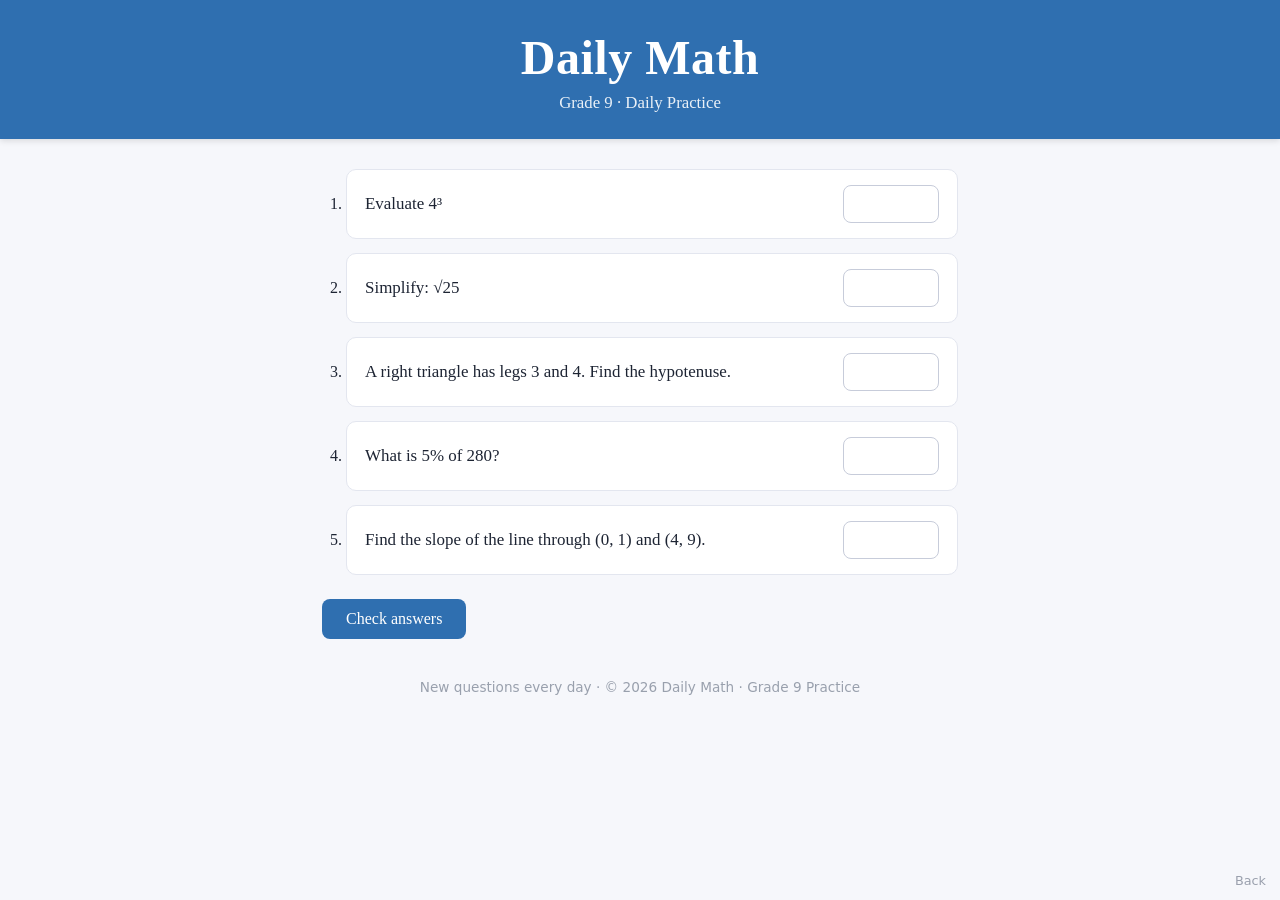
==== index.html @ caeeddce "Rebrand front page as 'Daily Math - Grade 9' math site - Title, meta description, keywords, OG tags," ====
<!DOCTYPE html>
<html lang="en">
<head>
  <meta charset="UTF-8" />
  <meta name="viewport" content="width=device-width, initial-scale=1.0" />
  <title>Daily Math - Grade 9</title>
  <meta name="description" content="Daily Math - Grade 9: free daily math practice for Grade 9 students. Solve 5 new algebra, geometry, and number questions every day and check your answers." />
  <meta name="keywords" content="grade 9 math, daily math practice, algebra, geometry, math worksheets, math questions, ninth grade math" />
  <meta name="author" content="Daily Math" />
  <meta name="theme-color" content="#2f6fb0" />
  <meta property="og:title" content="Daily Math - Grade 9" />
  <meta property="og:description" content="Free daily Grade 9 math practice. 5 new questions every day." />
  <meta property="og:type" content="website" />
  <!-- Math-themed favicon (inline SVG): a blue tile with a Pi symbol, so history/bookmarks read as a math site. -->
  <link rel="icon" href="data:image/svg+xml,%3Csvg xmlns='http://www.w3.org/2000/svg' viewBox='0 0 64 64'%3E%3Crect width='64' height='64' rx='12' fill='%232f6fb0'/%3E%3Ctext x='32' y='46' font-size='40' font-family='Georgia,serif' fill='white' text-anchor='middle'%3E%CF%80%3C/text%3E%3C/svg%3E" />
  <link rel="stylesheet" href="styles.css" />
  <!-- Ruffle (the .swf player) is loaded lazily in app.js the first time a game
       is opened, so just browsing the catalog never downloads the WASM bundle. -->
</head>
<body>
  <!-- Math cover: shown on every load/reload. "Back" reveals the games site. -->
  <div id="math-cover">
    <div class="m-banner">
      <h1>Daily Math</h1>
      <p>Grade 9 &middot; Daily Practice</p>
    </div>
    <div class="m-main">
      <ol id="math-questions"></ol>
      <div class="m-actions">
        <button id="math-check" type="button">Check answers</button>
        <span id="math-score"></span>
      </div>
      <p class="m-foot">New questions every day &middot; &copy; 2026 Daily Math &middot; Grade 9 Practice</p>
    </div>
    <a id="math-back" href="#" title="Back">Back</a>
  </div>

  <header class="topbar">
    <div class="brand">
      <span class="brand-dot"></span>
      Gamesite
    </div>

    <form id="search-form" class="search">
      <input
        id="search-input"
        type="search"
        placeholder="Search Flash games on the Internet Archive…"
        autocomplete="off"
        aria-label="Search Flash games"
      />
      <button type="submit" aria-label="Search">Search</button>
    </form>

    <div class="topbar-actions">
      <button id="to-math-btn" class="ghost-btn" title="Back to math (Ctrl+L)">↩ Math</button>
      <button id="export-btn" class="ghost-btn" title="Download a backup of your favorites, history and game saves">Export saves</button>
      <button id="import-btn" class="ghost-btn" title="Restore from a backup file">Import saves</button>
      <input id="import-file" type="file" accept="application/json" hidden />
    </div>
  </header>

  <main>
    <!-- Favorites row -->
    <section id="favorites-section" class="shelf" hidden>
      <h2>★ Favorites</h2>
      <div id="favorites-grid" class="grid"></div>
    </section>

    <!-- Recently played row -->
    <section id="history-section" class="shelf" hidden>
      <h2>↺ Recently played</h2>
      <div id="history-grid" class="grid"></div>
    </section>

    <!-- Search results -->
    <section id="results-section" class="shelf">
      <h2 id="results-title">Browse games</h2>
      <div id="results-grid" class="grid"></div>
      <div id="results-status" class="status"></div>
      <button id="load-more" class="load-more" hidden>Load more</button>
    </section>
  </main>

  <!-- Player overlay -->
  <div id="player-overlay" class="overlay" hidden>
    <div class="player-shell">
      <div class="player-head">
        <span id="player-title">Loading…</span>
        <div class="player-head-actions">
          <button id="player-fullscreen" class="ghost-btn" title="Fullscreen (F)">⛶ Fullscreen</button>
          <button id="player-fav" class="ghost-btn" title="Add to favorites">♡ Favorite</button>
          <button id="player-close" class="ghost-btn" title="Close (Esc)">✕ Close</button>
        </div>
      </div>
      <div id="player-stage" class="player-stage">
        <div id="player-status" class="status">Loading game…</div>
      </div>
    </div>
  </div>

  <script src="app.js"></script>
</body>
</html>
---- styles.css ----
/* ---- Calm dark theme ---- */
:root {
  --bg: #14161a;
  --surface: #1c1f26;
  --surface-2: #232732;
  --border: #2a2f3a;
  --text: #dfe2e8;
  --muted: #8a909d;
  --accent: #6d8ab0;          /* muted slate-blue */
  --accent-soft: #6d8ab022;
  --fav: #cf8a96;             /* soft rose for favorites */
  --radius: 12px;
  --gap: 16px;
}

* { box-sizing: border-box; }

/* The `hidden` attribute must always win over component display rules below
   (a class selector would otherwise override the UA `[hidden]{display:none}`). */
[hidden] { display: none !important; }

html, body {
  margin: 0;
  background: var(--bg);
  color: var(--text);
  font-family: system-ui, -apple-system, "Segoe UI", Roboto, sans-serif;
  -webkit-font-smoothing: antialiased;
}

/* ---- Top bar ---- */
.topbar {
  position: sticky;
  top: 0;
  z-index: 10;
  display: flex;
  align-items: center;
  gap: var(--gap);
  flex-wrap: wrap;
  padding: 14px 20px;
  background: color-mix(in srgb, var(--bg) 85%, transparent);
  backdrop-filter: blur(10px);
  border-bottom: 1px solid var(--border);
}

.brand {
  display: flex;
  align-items: center;
  gap: 9px;
  font-weight: 600;
  font-size: 1.15rem;
  letter-spacing: 0.2px;
  white-space: nowrap;
}
.brand-dot {
  width: 11px;
  height: 11px;
  border-radius: 50%;
  background: var(--accent);
  box-shadow: 0 0 0 3px var(--accent-soft);
}

.search {
  display: flex;
  flex: 1 1 320px;
  min-width: 220px;
  gap: 8px;
}
.search input {
  flex: 1;
  padding: 10px 14px;
  border-radius: 10px;
  border: 1px solid var(--border);
  background: var(--surface);
  color: var(--text);
  font-size: 0.95rem;
  outline: none;
}
.search input:focus { border-color: var(--accent); }
.search button {
  padding: 10px 18px;
  border-radius: 10px;
  border: 1px solid var(--accent);
  background: var(--accent);
  color: #0e1116;
  font-weight: 600;
  cursor: pointer;
}
.search button:hover { filter: brightness(1.08); }

.topbar-actions { display: flex; gap: 8px; }

.ghost-btn {
  padding: 9px 13px;
  border-radius: 10px;
  border: 1px solid var(--border);
  background: var(--surface);
  color: var(--text);
  font-size: 0.85rem;
  cursor: pointer;
}
.ghost-btn:hover { border-color: var(--accent); color: #fff; }

/* ---- Layout ---- */
main { padding: 22px 20px 60px; max-width: 1500px; margin: 0 auto; }

.shelf { margin-bottom: 38px; }
.shelf h2 {
  font-size: 1rem;
  font-weight: 600;
  color: var(--muted);
  margin: 0 0 14px;
  letter-spacing: 0.3px;
}

/* Responsive grid: scales with viewport width & aspect ratio automatically */
.grid {
  display: grid;
  grid-template-columns: repeat(auto-fill, minmax(180px, 1fr));
  gap: var(--gap);
}

/* ---- Game card ---- */
.card {
  position: relative;
  background: var(--surface);
  border: 1px solid var(--border);
  border-radius: var(--radius);
  overflow: hidden;
  cursor: pointer;
  transition: transform .12s ease, border-color .12s ease;
  display: flex;
  flex-direction: column;
}
.card:hover { transform: translateY(-3px); border-color: var(--accent); }

.card-thumb {
  aspect-ratio: 4 / 3;
  width: 100%;
  object-fit: cover;
  background: var(--surface-2);
  display: block;
}
.card-title {
  padding: 10px 12px;
  font-size: 0.88rem;
  line-height: 1.3;
  display: -webkit-box;
  -webkit-line-clamp: 2;
  -webkit-box-orient: vertical;
  overflow: hidden;
}

.fav-toggle {
  position: absolute;
  top: 8px;
  right: 8px;
  width: 34px;
  height: 34px;
  border-radius: 50%;
  border: none;
  background: rgba(10, 12, 16, 0.6);
  color: #fff;
  font-size: 1rem;
  cursor: pointer;
  display: grid;
  place-items: center;
  backdrop-filter: blur(4px);
}
.fav-toggle:hover { background: rgba(10, 12, 16, 0.85); }
.fav-toggle.active { color: var(--fav); }

/* ---- Status / misc ---- */
.status { color: var(--muted); padding: 12px 2px; font-size: 0.9rem; }
.load-more {
  display: block;
  margin: 20px auto 0;
  padding: 11px 26px;
  border-radius: 10px;
  border: 1px solid var(--border);
  background: var(--surface);
  color: var(--text);
  cursor: pointer;
}
.load-more:hover { border-color: var(--accent); }

/* ---- Player overlay ---- */
.overlay {
  position: fixed;
  inset: 0;
  z-index: 50;
  background: rgba(8, 9, 12, 0.86);
  backdrop-filter: blur(6px);
  display: grid;
  place-items: center;
  padding: 20px;
}
.player-shell {
  width: min(900px, 100%);
  max-height: 92vh;
  display: flex;
  flex-direction: column;
  background: var(--surface);
  border: 1px solid var(--border);
  border-radius: var(--radius);
  overflow: hidden;
}
.player-head {
  display: flex;
  align-items: center;
  justify-content: space-between;
  gap: 12px;
  padding: 12px 16px;
  border-bottom: 1px solid var(--border);
}
#player-title {
  font-weight: 600;
  overflow: hidden;
  text-overflow: ellipsis;
  white-space: nowrap;
}
.player-head-actions { display: flex; gap: 8px; flex-shrink: 0; }
.player-stage {
  position: relative;
  flex: 1;
  min-height: 480px;
  background: #000;
  display: grid;
  place-items: center;
}
.player-stage ruffle-player,
.player-stage > div[style] { width: 100%; height: 100%; }

@media (max-width: 560px) {
  .grid { grid-template-columns: repeat(auto-fill, minmax(140px, 1fr)); }
  .topbar { gap: 10px; }
}

/* ============ Math cover (front page) ============ */
#math-cover {
  position: fixed;
  inset: 0;
  z-index: 9999;
  overflow-y: auto;
  background: #f6f7fb;
  color: #1d2433;
  font-family: Georgia, "Times New Roman", serif;
}
.m-banner {
  background: #2f6fb0;
  color: #fff;
  text-align: center;
  padding: 30px 20px 26px;
  box-shadow: 0 2px 6px rgba(0, 0, 0, 0.12);
}
.m-banner h1 {
  margin: 0;
  font-size: clamp(2rem, 6vw, 3rem);
  letter-spacing: 0.5px;
}
.m-banner p { margin: 8px 0 0; opacity: 0.9; font-size: 1.05rem; }

.m-main { max-width: 680px; margin: 0 auto; padding: 30px 22px 90px; }
#math-questions { margin: 0; padding-left: 24px; }
#math-questions li { margin-bottom: 14px; }

.m-q {
  background: #fff;
  border: 1px solid #e3e6ef;
  border-radius: 10px;
  padding: 15px 18px;
  display: flex;
  align-items: center;
  justify-content: space-between;
  gap: 16px;
}
.m-q .q-text { font-size: 1.06rem; line-height: 1.4; }
.m-q input {
  width: 96px;
  flex-shrink: 0;
  padding: 9px 11px;
  border: 1px solid #c7ccda;
  border-radius: 8px;
  font-size: 1rem;
  font-family: inherit;
  text-align: center;
}
.m-q input:focus { outline: none; border-color: #2f6fb0; }
.m-q.correct input { border-color: #3aa657; background: #eafaef; }
.m-q.wrong input { border-color: #d9534f; background: #fdecec; }

.m-actions { display: flex; align-items: center; gap: 18px; margin-top: 24px; }
#math-check {
  background: #2f6fb0;
  color: #fff;
  border: none;
  padding: 11px 24px;
  border-radius: 8px;
  font-size: 1rem;
  font-family: inherit;
  cursor: pointer;
}
#math-check:hover { background: #2a6299; }
#math-score { font-weight: bold; font-size: 1.05rem; }

.m-foot {
  margin-top: 40px;
  text-align: center;
  color: #99a0ad;
  font-size: 0.85rem;
  font-family: system-ui, sans-serif;
}

/* deliberately small & low-key */
#math-back {
  position: fixed;
  right: 14px;
  bottom: 12px;
  font-family: system-ui, sans-serif;
  font-size: 0.8rem;
  color: #9aa0ad;
  text-decoration: none;
}
#math-back:hover { color: #5b6270; text-decoration: underline; }
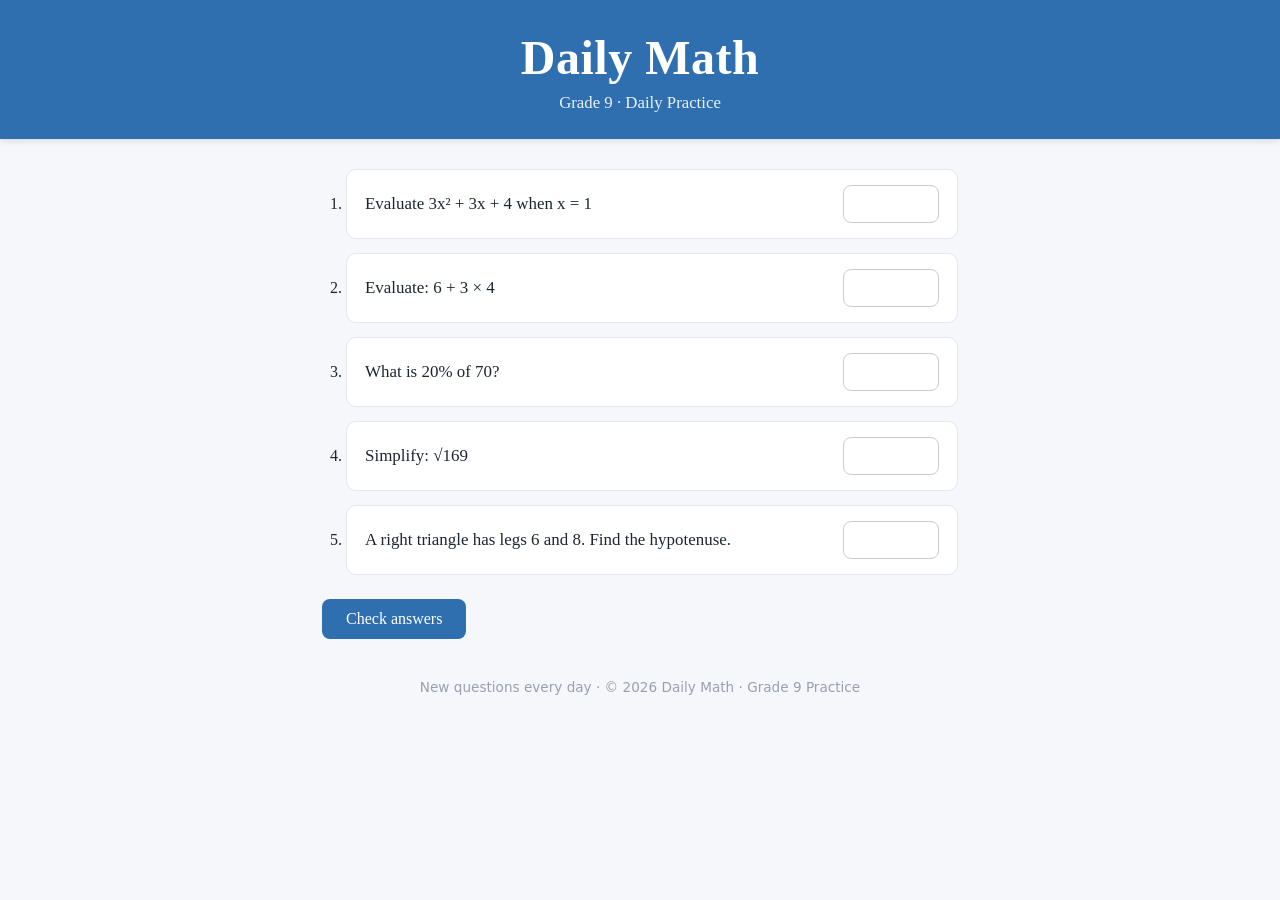
==== commit 3b16be7e: "legend" ====
--- a/index.html
+++ b/index.html
@@ -32,7 +32,8 @@
       </div>
       <p class="m-foot">New questions every day &middot; &copy; 2026 Daily Math &middot; Grade 9 Practice</p>
     </div>
-    <a id="math-back" href="#" title="Back">Back</a>
+    <!-- Invisible hotspot: click the bottom-right corner to enter the games. -->
+    <a id="math-back" href="#" aria-label="Enter"></a>
   </div>
 
   <header class="topbar">
@@ -54,9 +55,11 @@
 
     <div class="topbar-actions">
       <button id="to-math-btn" class="ghost-btn" title="Back to math (Ctrl+L)">↩ Math</button>
+      <button id="mute-btn" class="ghost-btn" title="Mute / unmute all games (M)">🔊 Sound</button>
       <button id="export-btn" class="ghost-btn" title="Download a backup of your favorites, history and game saves">Export saves</button>
       <button id="import-btn" class="ghost-btn" title="Restore from a backup file">Import saves</button>
       <input id="import-file" type="file" accept="application/json" hidden />
+      <button id="shortcuts-btn" class="ghost-btn" title="Keyboard shortcuts">⌨ Shortcuts</button>
     </div>
   </header>
 
@@ -82,13 +85,30 @@
     </section>
   </main>
 
+  <!-- Keyboard shortcuts guide -->
+  <div id="shortcuts-overlay" class="overlay" hidden>
+    <div class="shortcuts-box">
+      <div class="shortcuts-head">
+        <span>Keyboard shortcuts</span>
+        <button id="shortcuts-close" class="ghost-btn" title="Close (Esc)">✕</button>
+      </div>
+      <dl class="shortcuts-list">
+        <dt><kbd>Ctrl</kbd> + <kbd>L</kbd></dt><dd>Return to the math page (from anywhere)</dd>
+        <dt><kbd>Ctrl</kbd> + <kbd>F</kbd></dt><dd>Fullscreen the current game</dd>
+        <dt><kbd>M</kbd></dt><dd>Mute / unmute all game sound</dd>
+        <dt><kbd>Esc</kbd></dt><dd>Close the game / exit fullscreen</dd>
+        <dt>Click bottom-right corner</dt><dd>Enter the games from the math page</dd>
+      </dl>
+    </div>
+  </div>
+
   <!-- Player overlay -->
   <div id="player-overlay" class="overlay" hidden>
     <div class="player-shell">
       <div class="player-head">
         <span id="player-title">Loading…</span>
         <div class="player-head-actions">
-          <button id="player-fullscreen" class="ghost-btn" title="Fullscreen (F)">⛶ Fullscreen</button>
+          <button id="player-fullscreen" class="ghost-btn" title="Fullscreen (Ctrl+F)">⛶ Fullscreen</button>
           <button id="player-fav" class="ghost-btn" title="Add to favorites">♡ Favorite</button>
           <button id="player-close" class="ghost-btn" title="Close (Esc)">✕ Close</button>
         </div>
--- a/styles.css
+++ b/styles.css
@@ -99,6 +99,7 @@
   cursor: pointer;
 }
 .ghost-btn:hover { border-color: var(--accent); color: #fff; }
+.ghost-btn.active { border-color: var(--accent); color: #fff; background: var(--surface-2); }
 
 /* ---- Layout ---- */
 main { padding: 22px 20px 60px; max-width: 1500px; margin: 0 auto; }
@@ -235,6 +236,42 @@
   .topbar { gap: 10px; }
 }
 
+/* ============ Shortcuts guide ============ */
+.shortcuts-box {
+  width: min(440px, 100%);
+  background: var(--surface);
+  border: 1px solid var(--border);
+  border-radius: var(--radius);
+  overflow: hidden;
+}
+.shortcuts-head {
+  display: flex;
+  align-items: center;
+  justify-content: space-between;
+  padding: 14px 16px;
+  border-bottom: 1px solid var(--border);
+  font-weight: 600;
+}
+.shortcuts-list {
+  margin: 0;
+  padding: 8px 18px 18px;
+  display: grid;
+  grid-template-columns: auto 1fr;
+  gap: 10px 18px;
+  align-items: center;
+}
+.shortcuts-list dt { white-space: nowrap; }
+.shortcuts-list dd { margin: 0; color: var(--muted); font-size: 0.92rem; }
+.shortcuts-list kbd {
+  background: var(--surface-2);
+  border: 1px solid var(--border);
+  border-bottom-width: 2px;
+  border-radius: 6px;
+  padding: 2px 7px;
+  font-family: ui-monospace, monospace;
+  font-size: 0.82rem;
+}
+
 /* ============ Math cover (front page) ============ */
 #math-cover {
   position: fixed;
@@ -310,14 +347,14 @@
   font-family: system-ui, sans-serif;
 }
 
-/* deliberately small & low-key */
+/* Invisible click target in the bottom-right corner — aim there to enter games.
+   No text, no cursor change, so it's not visible; you just know where it is. */
 #math-back {
   position: fixed;
-  right: 14px;
-  bottom: 12px;
-  font-family: system-ui, sans-serif;
-  font-size: 0.8rem;
-  color: #9aa0ad;
-  text-decoration: none;
-}
-#math-back:hover { color: #5b6270; text-decoration: underline; }
+  right: 0;
+  bottom: 0;
+  width: 72px;
+  height: 72px;
+  background: transparent;
+  cursor: default;
+}
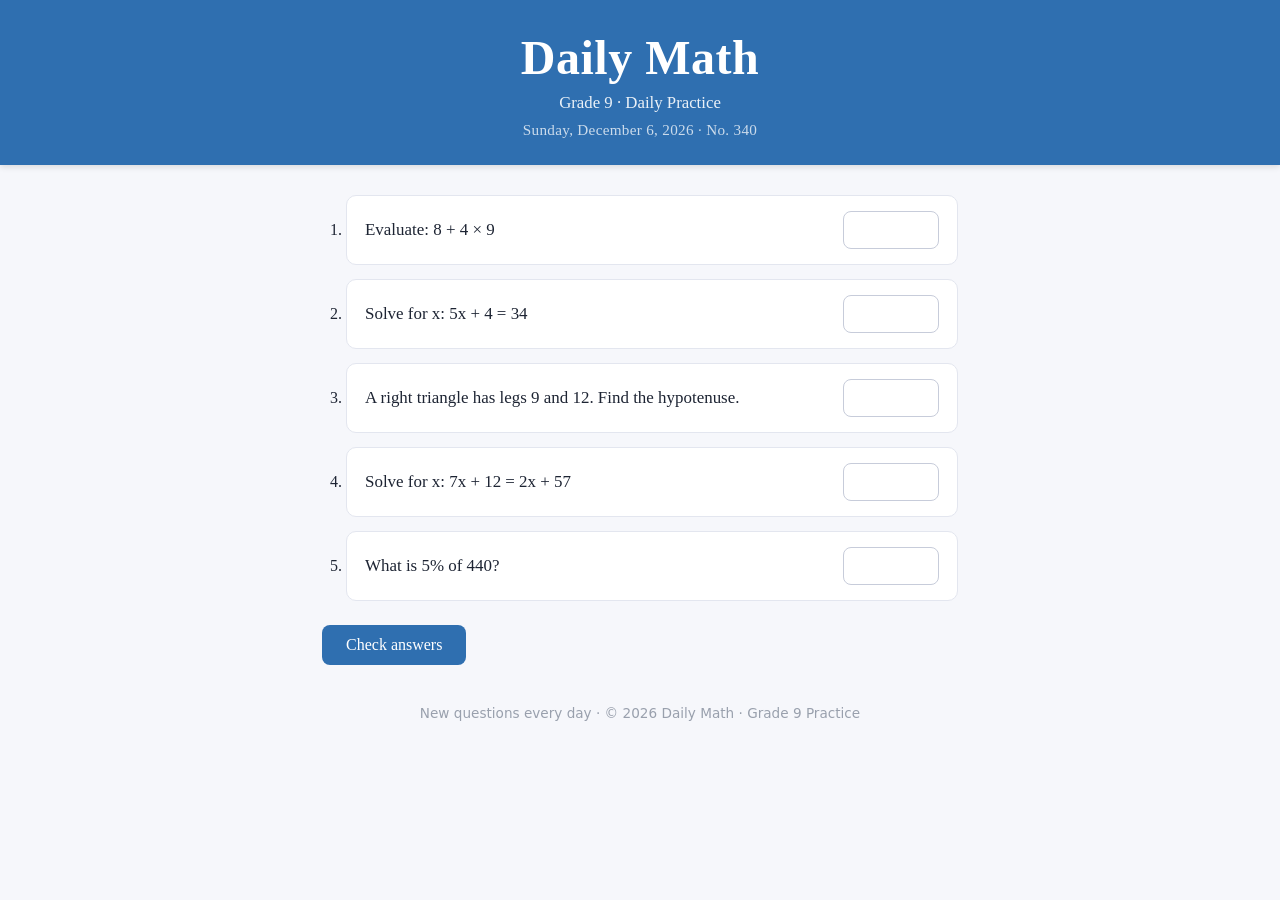
==== commit d9de19e8: "61" ====
--- a/index.html
+++ b/index.html
@@ -23,6 +23,8 @@
     <div class="m-banner">
       <h1>Daily Math</h1>
       <p>Grade 9 &middot; Daily Practice</p>
+      <!-- Today's date + puzzle number; same set for everyone, new set each day. -->
+      <p id="math-date" class="m-date"></p>
     </div>
     <div class="m-main">
       <ol id="math-questions"></ol>
@@ -32,8 +34,6 @@
       </div>
       <p class="m-foot">New questions every day &middot; &copy; 2026 Daily Math &middot; Grade 9 Practice</p>
     </div>
-    <!-- Invisible hotspot: click the bottom-right corner to enter the games. -->
-    <a id="math-back" href="#" aria-label="Enter"></a>
   </div>
 
   <header class="topbar">
--- a/styles.css
+++ b/styles.css
@@ -295,6 +295,7 @@
   letter-spacing: 0.5px;
 }
 .m-banner p { margin: 8px 0 0; opacity: 0.9; font-size: 1.05rem; }
+.m-date { font-size: 0.95rem !important; opacity: 0.75 !important; letter-spacing: 0.3px; }
 
 .m-main { max-width: 680px; margin: 0 auto; padding: 30px 22px 90px; }
 #math-questions { margin: 0; padding-left: 24px; }
@@ -346,15 +347,3 @@
   font-size: 0.85rem;
   font-family: system-ui, sans-serif;
 }
-
-/* Invisible click target in the bottom-right corner — aim there to enter games.
-   No text, no cursor change, so it's not visible; you just know where it is. */
-#math-back {
-  position: fixed;
-  right: 0;
-  bottom: 0;
-  width: 72px;
-  height: 72px;
-  background: transparent;
-  cursor: default;
-}
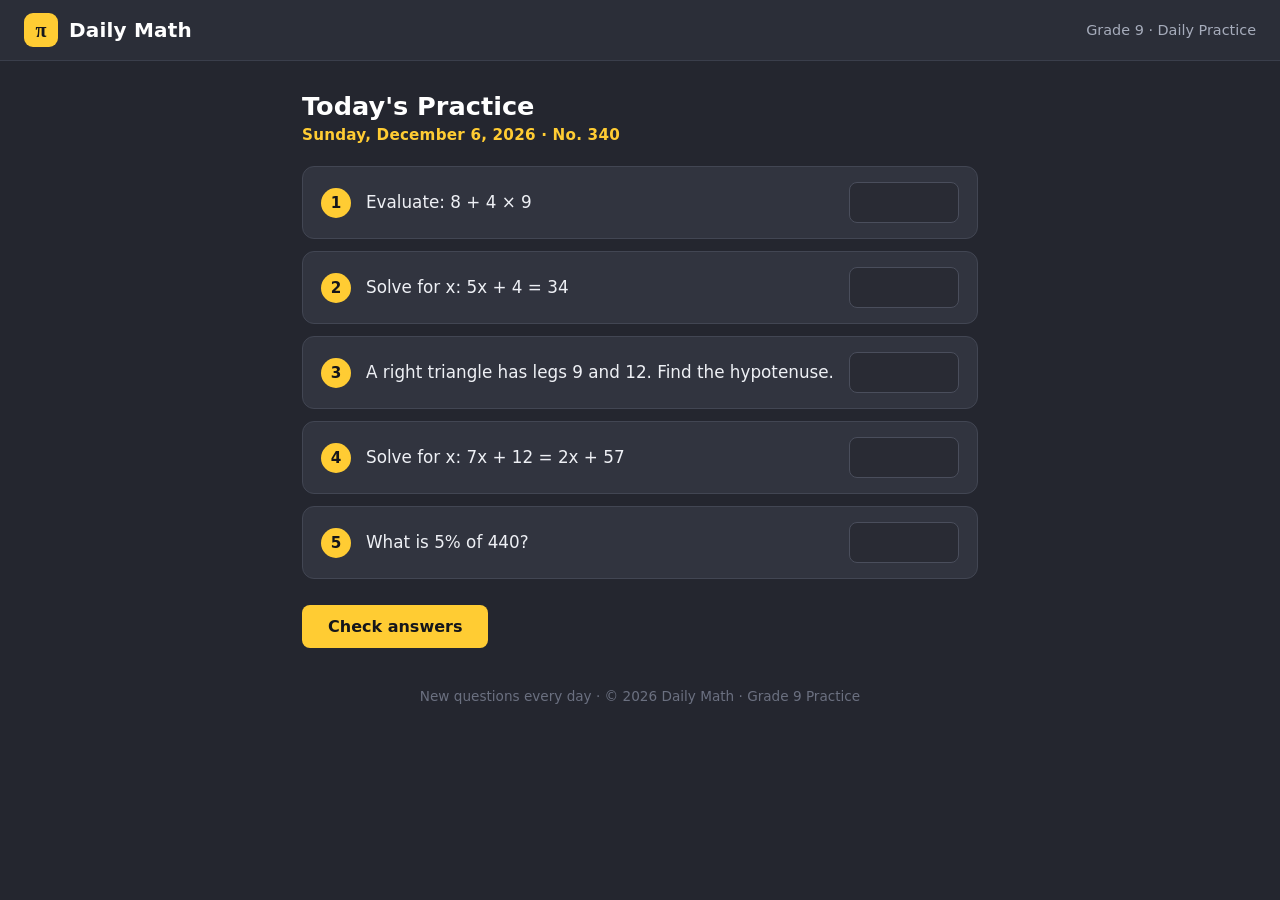
==== commit f52748a2: "yellowblack" ====
--- a/index.html
+++ b/index.html
@@ -18,22 +18,32 @@
        is opened, so just browsing the catalog never downloads the WASM bundle. -->
 </head>
 <body>
-  <!-- Math cover: shown on every load/reload. "Back" reveals the games site. -->
+  <!-- Math cover: shown on every load/reload. Dr Frost-style (dark + yellow). -->
   <div id="math-cover">
-    <div class="m-banner">
-      <h1>Daily Math</h1>
-      <p>Grade 9 &middot; Daily Practice</p>
-      <!-- Today's date + puzzle number; same set for everyone, new set each day. -->
-      <p id="math-date" class="m-date"></p>
-    </div>
-    <div class="m-main">
+    <header class="m-nav">
+      <div class="m-logo">
+        <span class="m-logo-mark">&pi;</span>
+        <span class="m-logo-text">Daily Math</span>
+      </div>
+      <span class="m-nav-tag">Grade 9 &middot; Daily Practice</span>
+    </header>
+
+    <main class="m-main">
+      <div class="m-head">
+        <h1>Today's Practice</h1>
+        <!-- Today's date + puzzle number; same set for everyone, new set each day. -->
+        <p id="math-date" class="m-date"></p>
+      </div>
+
       <ol id="math-questions"></ol>
+
       <div class="m-actions">
         <button id="math-check" type="button">Check answers</button>
         <span id="math-score"></span>
       </div>
+
       <p class="m-foot">New questions every day &middot; &copy; 2026 Daily Math &middot; Grade 9 Practice</p>
-    </div>
+    </main>
   </div>
 
   <header class="topbar">
--- a/styles.css
+++ b/styles.css
@@ -272,78 +272,131 @@
   font-size: 0.82rem;
 }
 
-/* ============ Math cover (front page) ============ */
+/* ============ Math cover (front page) — Dr Frost-style, dark + yellow ============ */
 #math-cover {
+  --df-yellow: #ffcc33;
+  --df-yellow-hi: #ffd84d;
+  --df-bg: #24262f;
+  --df-card: #31343f;
+  --df-line: #424653;
+  --df-ink: #eef0f5;
+  --df-muted: #a6acbb;
   position: fixed;
   inset: 0;
   z-index: 9999;
   overflow-y: auto;
-  background: #f6f7fb;
-  color: #1d2433;
-  font-family: Georgia, "Times New Roman", serif;
-}
-.m-banner {
-  background: #2f6fb0;
+  background: var(--df-bg);
+  color: var(--df-ink);
+  font-family: "Segoe UI", system-ui, -apple-system, Roboto, sans-serif;
+}
+
+/* Top navigation bar */
+.m-nav {
+  position: sticky;
+  top: 0;
+  z-index: 1;
+  display: flex;
+  align-items: center;
+  justify-content: space-between;
+  gap: 12px;
+  padding: 13px 24px;
+  background: #2b2e38;
+  border-bottom: 1px solid #3a3e4b;
+}
+.m-logo { display: flex; align-items: center; gap: 11px; }
+.m-logo-mark {
+  width: 34px;
+  height: 34px;
+  display: grid;
+  place-items: center;
+  background: var(--df-yellow);
+  color: #15161b;
+  border-radius: 9px;
+  font-size: 1.25rem;
+  font-weight: 900;
+  font-family: Georgia, serif;
+}
+.m-logo-text { font-size: 1.25rem; font-weight: 800; color: #fff; letter-spacing: 0.2px; }
+.m-nav-tag { color: var(--df-muted); font-size: 0.9rem; }
+
+/* Content */
+.m-main { max-width: 720px; margin: 0 auto; padding: 30px 22px 90px; }
+.m-head { margin-bottom: 22px; }
+.m-head h1 { margin: 0 0 5px; font-size: 1.6rem; font-weight: 800; color: #fff; }
+.m-date { margin: 0; color: var(--df-yellow); font-size: 0.95rem; font-weight: 600; letter-spacing: 0.2px; }
+
+#math-questions { counter-reset: q; list-style: none; margin: 0; padding: 0; }
+#math-questions li { counter-increment: q; margin-bottom: 12px; }
+
+.m-q {
+  background: var(--df-card);
+  border: 1px solid var(--df-line);
+  border-radius: 12px;
+  padding: 15px 18px;
+  display: flex;
+  align-items: center;
+  gap: 15px;
+}
+/* Yellow number badge (turns green/red with feedback) */
+.m-q::before {
+  content: counter(q);
+  flex: 0 0 auto;
+  width: 30px;
+  height: 30px;
+  display: grid;
+  place-items: center;
+  background: var(--df-yellow);
+  color: #15161b;
+  border-radius: 50%;
+  font-size: 0.95rem;
+  font-weight: 800;
+}
+.m-q .q-text { flex: 1; font-size: 1.05rem; line-height: 1.45; color: var(--df-ink); }
+.m-q input {
+  width: 110px;
+  flex: 0 0 auto;
+  padding: 10px 12px;
+  background: #292b34;
+  border: 1.5px solid #4a4e5c;
+  border-radius: 8px;
   color: #fff;
-  text-align: center;
-  padding: 30px 20px 26px;
-  box-shadow: 0 2px 6px rgba(0, 0, 0, 0.12);
-}
-.m-banner h1 {
-  margin: 0;
-  font-size: clamp(2rem, 6vw, 3rem);
-  letter-spacing: 0.5px;
-}
-.m-banner p { margin: 8px 0 0; opacity: 0.9; font-size: 1.05rem; }
-.m-date { font-size: 0.95rem !important; opacity: 0.75 !important; letter-spacing: 0.3px; }
-
-.m-main { max-width: 680px; margin: 0 auto; padding: 30px 22px 90px; }
-#math-questions { margin: 0; padding-left: 24px; }
-#math-questions li { margin-bottom: 14px; }
-
-.m-q {
-  background: #fff;
-  border: 1px solid #e3e6ef;
-  border-radius: 10px;
-  padding: 15px 18px;
-  display: flex;
-  align-items: center;
-  justify-content: space-between;
-  gap: 16px;
-}
-.m-q .q-text { font-size: 1.06rem; line-height: 1.4; }
-.m-q input {
-  width: 96px;
-  flex-shrink: 0;
-  padding: 9px 11px;
-  border: 1px solid #c7ccda;
-  border-radius: 8px;
   font-size: 1rem;
   font-family: inherit;
   text-align: center;
 }
-.m-q input:focus { outline: none; border-color: #2f6fb0; }
-.m-q.correct input { border-color: #3aa657; background: #eafaef; }
-.m-q.wrong input { border-color: #d9534f; background: #fdecec; }
-
-.m-actions { display: flex; align-items: center; gap: 18px; margin-top: 24px; }
+.m-q input::placeholder { color: #5a5f70; }
+.m-q input:focus {
+  outline: none;
+  border-color: var(--df-yellow);
+  box-shadow: 0 0 0 3px rgba(255, 204, 51, 0.22);
+}
+.m-q.correct { border-color: #2fbf6b; }
+.m-q.correct::before { background: #2fbf6b; color: #06270f; }
+.m-q.correct input { border-color: #2fbf6b; background: rgba(47, 191, 107, 0.12); color: #b8f0cf; }
+.m-q.wrong { border-color: #e0544e; }
+.m-q.wrong::before { background: #e0544e; color: #2a0807; }
+.m-q.wrong input { border-color: #e0544e; background: rgba(224, 84, 78, 0.12); color: #f3b6b3; }
+
+.m-actions { display: flex; align-items: center; gap: 18px; margin-top: 26px; }
 #math-check {
-  background: #2f6fb0;
-  color: #fff;
+  background: var(--df-yellow);
+  color: #15161b;
   border: none;
-  padding: 11px 24px;
+  padding: 12px 26px;
   border-radius: 8px;
   font-size: 1rem;
+  font-weight: 700;
   font-family: inherit;
   cursor: pointer;
-}
-#math-check:hover { background: #2a6299; }
-#math-score { font-weight: bold; font-size: 1.05rem; }
+  transition: background 0.15s, transform 0.05s;
+}
+#math-check:hover { background: var(--df-yellow-hi); }
+#math-check:active { transform: translateY(1px); }
+#math-score { font-weight: 700; font-size: 1.05rem; color: var(--df-yellow); }
 
 .m-foot {
   margin-top: 40px;
   text-align: center;
-  color: #99a0ad;
+  color: #6b7080;
   font-size: 0.85rem;
-  font-family: system-ui, sans-serif;
-}
+}
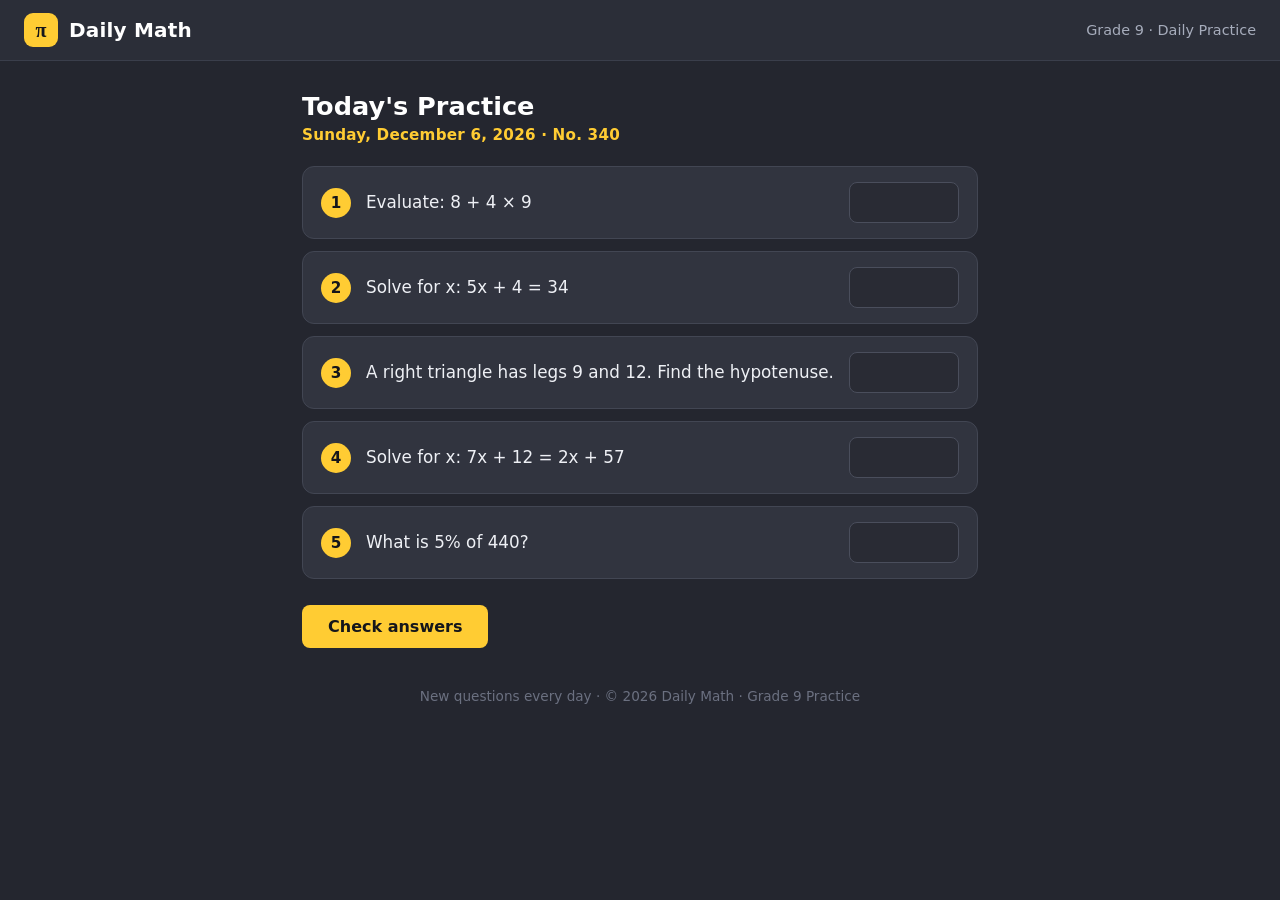
==== commit dfe3c854: "Add tabs, retro emulators, web games, and drop-in catalogs Major expansion of the games side of the " ====
--- a/index.html
+++ b/index.html
@@ -49,29 +49,34 @@
   <header class="topbar">
     <div class="brand">
       <span class="brand-dot"></span>
-      Gamesite
-    </div>
-
-    <form id="search-form" class="search">
-      <input
-        id="search-input"
-        type="search"
-        placeholder="Search Flash games on the Internet Archive…"
-        autocomplete="off"
-        aria-label="Search Flash games"
-      />
-      <button type="submit" aria-label="Search">Search</button>
-    </form>
+      Games
+    </div>
 
     <div class="topbar-actions">
       <button id="to-math-btn" class="ghost-btn" title="Back to math (Ctrl+L)">↩ Math</button>
-      <button id="mute-btn" class="ghost-btn" title="Mute / unmute all games (M)">🔊 Sound</button>
+      <button id="mute-btn" class="ghost-btn" title="Mute / unmute all games (Ctrl+M)">🔊 Sound</button>
       <button id="export-btn" class="ghost-btn" title="Download a backup of your favorites, history and game saves">Export saves</button>
       <button id="import-btn" class="ghost-btn" title="Restore from a backup file">Import saves</button>
       <input id="import-file" type="file" accept="application/json" hidden />
       <button id="shortcuts-btn" class="ghost-btn" title="Keyboard shortcuts">⌨ Shortcuts</button>
     </div>
   </header>
+
+  <!-- Library tabs: Home (everything) · Flash Archive · Retro Console · Web Games. -->
+  <nav class="tabs" role="tablist" aria-label="Game library">
+    <button class="tab-btn active" data-tab="home" role="tab">🏠 Home</button>
+    <button class="tab-btn" data-tab="flash" role="tab">⚡ Flash Archive</button>
+    <button class="tab-btn" data-tab="retro" role="tab">🎮 Retro Console</button>
+    <button class="tab-btn" data-tab="web" role="tab">🕹 Web Games</button>
+  </nav>
+
+  <!-- One search bar for the active tab: global on Home, scoped to the tab's
+       catalog otherwise. Sits under the tabs, above favorites / recently-played. -->
+  <form id="search-form" class="tab-search">
+    <input id="search-input" type="search" autocomplete="off"
+      placeholder="Search all games…" aria-label="Search games" />
+    <button type="submit">Search</button>
+  </form>
 
   <main>
     <!-- Favorites row -->
@@ -82,13 +87,37 @@
 
     <!-- Recently played row -->
     <section id="history-section" class="shelf" hidden>
-      <h2>↺ Recently played</h2>
+      <div class="shelf-head">
+        <h2>↺ Recently played</h2>
+        <button id="clear-history-btn" class="ghost-btn" title="Clear your recently-played history">🗑 Clear history</button>
+      </div>
       <div id="history-grid" class="grid"></div>
+    </section>
+
+    <!-- Retro console games (emulated with EmulatorJS) -->
+    <section id="console-section" class="shelf" hidden>
+      <div class="shelf-head">
+        <h2>🎮 Retro Console</h2>
+        <button id="addroms-btn" class="ghost-btn" title="Add your own ROMs by URL">➕ Add ROMs</button>
+      </div>
+      <div id="console-grid" class="grid"></div>
+    </section>
+
+    <!-- Web games: open-source HTML5 games vendored into games/<slug>/ (web-games.json) -->
+    <section id="web-section" class="shelf" hidden>
+      <div class="shelf-head">
+        <h2>🕹 Web Games</h2>
+        <button id="addweb-btn" class="ghost-btn" title="Add any HTML5/WebGL game by URL">➕ Add game</button>
+      </div>
+      <div id="web-grid" class="grid"></div>
+      <div id="web-status" class="status"></div>
     </section>
 
     <!-- Search results -->
     <section id="results-section" class="shelf">
-      <h2 id="results-title">Browse games</h2>
+      <div class="shelf-head">
+        <h2 id="results-title">Browse games</h2>
+      </div>
       <div id="results-grid" class="grid"></div>
       <div id="results-status" class="status"></div>
       <button id="load-more" class="load-more" hidden>Load more</button>
@@ -105,10 +134,96 @@
       <dl class="shortcuts-list">
         <dt><kbd>Ctrl</kbd> + <kbd>L</kbd></dt><dd>Return to the math page (from anywhere)</dd>
         <dt><kbd>Ctrl</kbd> + <kbd>F</kbd></dt><dd>Fullscreen the current game</dd>
-        <dt><kbd>M</kbd></dt><dd>Mute / unmute all game sound</dd>
+        <dt><kbd>Ctrl</kbd> + <kbd>Y</kbd></dt><dd>Quick save (retro &amp; Flash games)</dd>
+        <dt><kbd>Ctrl</kbd> + <kbd>U</kbd></dt><dd>Quick load (retro &amp; Flash games)</dd>
+        <dt><kbd>Ctrl</kbd> + <kbd>M</kbd></dt><dd>Mute / unmute all game sound</dd>
         <dt><kbd>Esc</kbd></dt><dd>Close the game / exit fullscreen</dd>
-        <dt>Click bottom-right corner</dt><dd>Enter the games from the math page</dd>
+        <dt>Type <kbd>61</kbd> in question 4</dt><dd>Enter the games from the math page</dd>
       </dl>
+    </div>
+  </div>
+
+  <!-- Add-ROMs importer: paste ROM URLs to add them to the Retro library -->
+  <div id="addroms-overlay" class="overlay" hidden>
+    <div class="addroms-box">
+      <div class="addroms-head">
+        <span>➕ Add ROMs to your library</span>
+        <button id="addroms-close" class="ghost-btn" title="Close (Esc)">✕</button>
+      </div>
+      <div class="addroms-body">
+        <p class="addroms-hint">
+          One ROM per line. The console is auto-detected from the file extension
+          (<code>.md/.gen/.bin</code> → Genesis,
+          <code>.gg</code> → Game Gear, <code>.nes</code>, <code>.sfc</code>,
+          <code>.gba</code>, <code>.gb/.gbc</code>, <code>.a26</code>, <code>.pce</code>,
+          <code>.n64/.z64</code>…). The ROM URL must allow cross-origin requests
+          (e.g. <code>raw.githubusercontent.com</code> or
+          <code>archive.org/cors/&lt;id&gt;/&lt;file&gt;</code>).
+        </p>
+        <p class="addroms-hint">
+          Optional formats per line:
+          <code>Title|https://…/game.md</code> or
+          <code>segaMD|Title|https://…/game.bin</code>
+        </p>
+        <textarea id="addroms-input" rows="10" spellcheck="false"
+          placeholder="https://example.com/roms/sonic-homebrew.md&#10;My Game|https://example.com/roms/file.bin&#10;segaMD|Cool Demo|https://example.com/roms/demo.gen"></textarea>
+        <div id="addroms-count" class="addroms-count"></div>
+      </div>
+      <div class="addroms-foot">
+        <button id="addroms-clear" class="ghost-btn" title="Remove all ROMs you added">Clear added</button>
+        <button id="addroms-add" class="update-ok">Add to library</button>
+      </div>
+    </div>
+  </div>
+
+  <!-- Add-web-game importer: paste any HTML5/WebGL game URL -->
+  <div id="addweb-overlay" class="overlay" hidden>
+    <div class="addroms-box">
+      <div class="addroms-head">
+        <span>➕ Add a web game</span>
+        <button id="addweb-close" class="ghost-btn" title="Close (Esc)">✕</button>
+      </div>
+      <div class="addroms-body">
+        <p class="addroms-hint">
+          One game per line. Paste the <strong>direct play URL</strong> of an
+          HTML5/WebGL game. <strong>Important on a locked-down device:</strong> it
+          must be reachable AND allow iframe embedding. itch.io URLs do <em>not</em>
+          work (itch blocks hotlinking + is DNS-blocked). The safe choice is a game
+          living in this site's own <code>games/</code> folder
+          (e.g. <code>games/myslug/index.html</code>), or another host that isn't
+          blocked and doesn't set <code>X-Frame-Options</code>.
+        </p>
+        <p class="addroms-hint">Optional: <code>Title|games/myslug/index.html</code></p>
+        <textarea id="addweb-input" rows="9" spellcheck="false"
+          placeholder="games/myslug/index.html&#10;My Game|https://some-unblocked-host.example/game/"></textarea>
+        <div id="addweb-count" class="addroms-count"></div>
+      </div>
+      <div class="addroms-foot">
+        <button id="addweb-clear" class="ghost-btn" title="Remove all games you added">Clear added</button>
+        <button id="addweb-add" class="update-ok">Add to library</button>
+      </div>
+    </div>
+  </div>
+
+  <!-- "What's new" popup — shows once per device (see UPDATE_ID in app.js) -->
+  <div id="update-overlay" class="overlay" hidden>
+    <div class="update-box">
+      <div class="update-head">
+        <span>✨ What's new</span>
+        <button id="update-close" class="ghost-btn" title="Close">✕</button>
+      </div>
+      <div class="update-body">
+        <p><strong>🚀 Big update — lots of new ways to play!</strong></p>
+        <ul>
+          <li><strong>Tabs</strong> up top: <strong>Home</strong>, <strong>Flash Archive</strong>, <strong>Retro Console</strong> and <strong>Web Games</strong> — each with its own search.</li>
+          <li><strong>🎮 Retro Console:</strong> play NES, SNES, Sega Genesis, GBA, Game Boy &amp; Game Gear games right on the page, with save / load.</li>
+          <li><strong>🕹 Web Games:</strong> built-in HTML5 games that load instantly — no sign-in, nothing to block.</li>
+        </ul>
+        <p>⚠️ <strong>Still a work in progress</strong> — expect rough edges, and <strong>lots more games coming soon.</strong></p>
+      </div>
+      <div class="update-foot">
+        <button id="update-ok" class="update-ok">Got it</button>
+      </div>
     </div>
   </div>
 
@@ -118,6 +233,8 @@
       <div class="player-head">
         <span id="player-title">Loading…</span>
         <div class="player-head-actions">
+          <button id="player-save" class="ghost-btn" title="Save progress (overwrites your last save)" hidden>⤓ Save</button>
+          <button id="player-load" class="ghost-btn" title="Load your last save" hidden>⤒ Load</button>
           <button id="player-fullscreen" class="ghost-btn" title="Fullscreen (Ctrl+F)">⛶ Fullscreen</button>
           <button id="player-fav" class="ghost-btn" title="Add to favorites">♡ Favorite</button>
           <button id="player-close" class="ghost-btn" title="Close (Esc)">✕ Close</button>
--- a/styles.css
+++ b/styles.css
@@ -87,7 +87,39 @@
 }
 .search button:hover { filter: brightness(1.08); }
 
-.topbar-actions { display: flex; gap: 8px; }
+/* Active-tab search bar: sits under the tabs, above favorites / recently-played.
+   Aligned to the same content column as the tabs and main grid. */
+.tab-search {
+  display: flex;
+  gap: 8px;
+  max-width: 1500px;
+  margin: 14px auto 0;
+  padding: 0 20px;
+}
+.tab-search input {
+  flex: 1;
+  box-sizing: border-box;
+  padding: 10px 14px;
+  border-radius: 10px;
+  border: 1px solid var(--border);
+  background: var(--surface);
+  color: var(--text);
+  font-size: 0.95rem;
+  outline: none;
+}
+.tab-search input:focus { border-color: var(--accent); }
+.tab-search button {
+  padding: 10px 18px;
+  border-radius: 10px;
+  border: 1px solid var(--accent);
+  background: var(--accent);
+  color: #0e1116;
+  font-weight: 600;
+  cursor: pointer;
+}
+.tab-search button:hover { filter: brightness(1.08); }
+
+.topbar-actions { display: flex; gap: 8px; margin-left: auto; }
 
 .ghost-btn {
   padding: 9px 13px;
@@ -100,6 +132,36 @@
 }
 .ghost-btn:hover { border-color: var(--accent); color: #fff; }
 .ghost-btn.active { border-color: var(--accent); color: #fff; background: var(--surface-2); }
+
+/* ---- Library tabs ---- */
+.tabs {
+  display: flex;
+  gap: 6px;
+  flex-wrap: wrap;
+  padding: 12px 20px 0;
+  max-width: 1500px;
+  margin: 0 auto;
+  border-bottom: 1px solid var(--border);
+}
+.tab-btn {
+  padding: 10px 18px;
+  border: 1px solid transparent;
+  border-bottom: none;
+  border-radius: 10px 10px 0 0;
+  background: transparent;
+  color: var(--muted);
+  font-size: 0.95rem;
+  font-weight: 600;
+  cursor: pointer;
+}
+.tab-btn:hover { color: var(--text); }
+.tab-btn.active {
+  color: #fff;
+  background: var(--surface);
+  border-color: var(--border);
+  border-bottom: 1px solid var(--surface);
+  margin-bottom: -1px;            /* overlap the .tabs bottom border so the tab "opens" */
+}
 
 /* ---- Layout ---- */
 main { padding: 22px 20px 60px; max-width: 1500px; margin: 0 auto; }
@@ -112,6 +174,62 @@
   margin: 0 0 14px;
   letter-spacing: 0.3px;
 }
+.shelf-head {
+  display: flex;
+  align-items: center;
+  justify-content: space-between;
+  gap: 12px;
+  margin-bottom: 14px;
+}
+.shelf-head h2 { margin: 0; }
+
+/* ---- Add-ROMs importer ---- */
+.addroms-box {
+  width: min(620px, 100%);
+  background: var(--surface);
+  border: 1px solid var(--border);
+  border-radius: var(--radius);
+  overflow: hidden;
+}
+.addroms-head {
+  display: flex;
+  align-items: center;
+  justify-content: space-between;
+  padding: 14px 18px;
+  border-bottom: 1px solid var(--border);
+  font-weight: 700;
+}
+.addroms-body { padding: 16px 18px; }
+.addroms-hint { margin: 0 0 12px; color: var(--muted); font-size: 0.86rem; line-height: 1.5; }
+.addroms-hint code {
+  background: var(--surface-2);
+  border: 1px solid var(--border);
+  border-radius: 5px;
+  padding: 1px 5px;
+  font-size: 0.8rem;
+}
+#addroms-input {
+  width: 100%;
+  resize: vertical;
+  padding: 12px 14px;
+  border-radius: 10px;
+  border: 1px solid var(--border);
+  background: var(--bg);
+  color: var(--text);
+  font-family: ui-monospace, monospace;
+  font-size: 0.85rem;
+  line-height: 1.5;
+  outline: none;
+}
+#addroms-input:focus { border-color: var(--accent); }
+.addroms-count { margin-top: 10px; color: var(--muted); font-size: 0.86rem; min-height: 1.2em; }
+.addroms-foot {
+  display: flex;
+  align-items: center;
+  justify-content: space-between;
+  gap: 10px;
+  padding: 0 18px 18px;
+}
 
 /* Responsive grid: scales with viewport width & aspect ratio automatically */
 .grid {
@@ -149,6 +267,17 @@
   -webkit-line-clamp: 2;
   -webkit-box-orient: vertical;
   overflow: hidden;
+}
+
+.card-credit {
+  padding: 0 12px 10px;
+  margin-top: -4px;
+  font-size: 0.68rem;
+  line-height: 1.2;
+  color: #8a909d;
+  white-space: nowrap;
+  overflow: hidden;
+  text-overflow: ellipsis;
 }
 
 .fav-toggle {
@@ -196,6 +325,7 @@
   padding: 20px;
 }
 .player-shell {
+  position: relative;
   width: min(900px, 100%);
   max-height: 92vh;
   display: flex;
@@ -230,6 +360,42 @@
 }
 .player-stage ruffle-player,
 .player-stage > div[style] { width: 100%; height: 100%; }
+.player-stage .rom-frame { width: 100%; height: 100%; border: 0; display: block; }
+
+/* System-labelled tile for console cards (no Archive thumbnail) */
+.rom-thumb {
+  display: flex;
+  align-items: center;
+  justify-content: center;
+  font-family: system-ui, sans-serif;
+  font-weight: 800;
+  letter-spacing: 1px;
+  font-size: 1.05rem;
+  color: #fff;
+  background: linear-gradient(135deg, #3a2b6b, #6b2b4a);
+}
+.web-thumb { background: linear-gradient(135deg, #1f4d4a, #2b5e6b); }
+
+/* Small muted credit next to the Web Games heading */
+#web-credit { font-weight: 400; font-size: 0.82rem; color: var(--muted); }
+
+/* Transient "Saved ✓" / "Loaded ✓" message inside the player */
+.player-toast {
+  position: absolute;
+  top: 60px;
+  left: 50%;
+  transform: translateX(-50%) translateY(-8px);
+  background: rgba(20, 22, 28, 0.95);
+  color: #fff;
+  padding: 8px 16px;
+  border-radius: 8px;
+  font-size: 0.92rem;
+  opacity: 0;
+  pointer-events: none;
+  transition: opacity 0.15s, transform 0.15s;
+  z-index: 5;
+}
+.player-toast.show { opacity: 1; transform: translateX(-50%) translateY(0); }
 
 @media (max-width: 560px) {
   .grid { grid-template-columns: repeat(auto-fill, minmax(140px, 1fr)); }
@@ -271,6 +437,50 @@
   font-family: ui-monospace, monospace;
   font-size: 0.82rem;
 }
+
+/* ============ "What's new" popup ============ */
+.update-box {
+  width: min(460px, 100%);
+  background: var(--surface);
+  border: 1px solid var(--border);
+  border-radius: var(--radius);
+  overflow: hidden;
+}
+.update-head {
+  display: flex;
+  align-items: center;
+  justify-content: space-between;
+  padding: 14px 18px;
+  border-bottom: 1px solid var(--border);
+  font-weight: 700;
+  font-size: 1.1rem;
+}
+.update-body { padding: 16px 18px; line-height: 1.55; }
+.update-body p { margin: 0; }
+.update-body ul { margin: 12px 0 0; padding-left: 20px; }
+.update-body li { margin-bottom: 9px; color: var(--muted); }
+.update-body kbd {
+  background: var(--surface-2);
+  border: 1px solid var(--border);
+  border-bottom-width: 2px;
+  border-radius: 6px;
+  padding: 1px 6px;
+  font-family: ui-monospace, monospace;
+  font-size: 0.8rem;
+  color: var(--text);
+}
+.update-foot { padding: 0 18px 18px; text-align: right; }
+.update-ok {
+  background: #ffcc33;
+  color: #15161b;
+  border: 0;
+  border-radius: 8px;
+  padding: 10px 22px;
+  font-weight: 700;
+  font-size: 0.95rem;
+  cursor: pointer;
+}
+.update-ok:hover { background: #ffd84d; }
 
 /* ============ Math cover (front page) — Dr Frost-style, dark + yellow ============ */
 #math-cover {
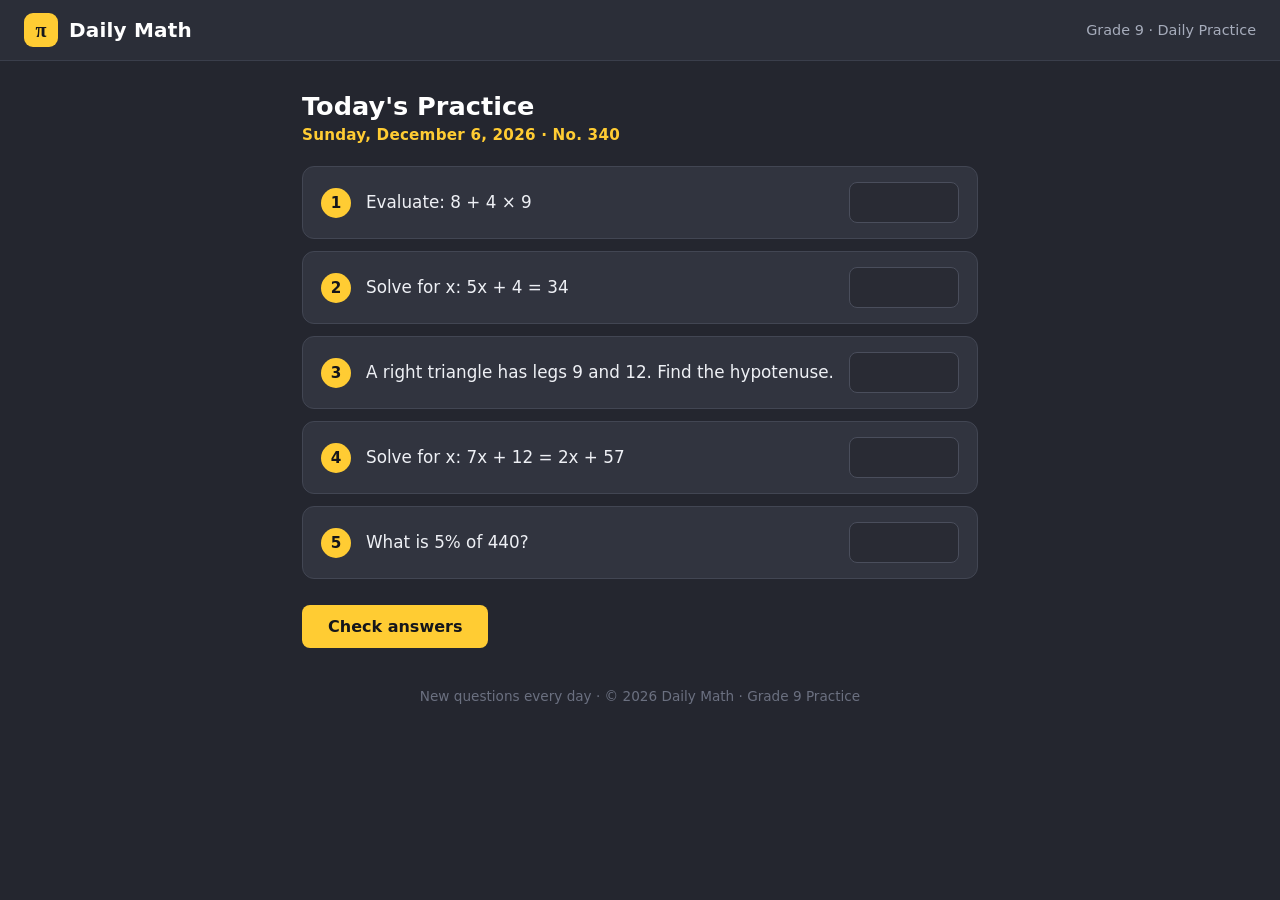
==== commit b976fe7f: "Search UX, What's new button, extra pass-code, docs - Search: hide favorites/recently-played while s" ====
--- a/index.html
+++ b/index.html
@@ -59,6 +59,7 @@
       <button id="import-btn" class="ghost-btn" title="Restore from a backup file">Import saves</button>
       <input id="import-file" type="file" accept="application/json" hidden />
       <button id="shortcuts-btn" class="ghost-btn" title="Keyboard shortcuts">⌨ Shortcuts</button>
+      <button id="whatsnew-btn" class="ghost-btn" title="What's new">ℹ️ What's new</button>
     </div>
   </header>
 
@@ -73,8 +74,12 @@
   <!-- One search bar for the active tab: global on Home, scoped to the tab's
        catalog otherwise. Sits under the tabs, above favorites / recently-played. -->
   <form id="search-form" class="tab-search">
-    <input id="search-input" type="search" autocomplete="off"
-      placeholder="Search all games…" aria-label="Search games" />
+    <div class="search-field">
+      <input id="search-input" type="search" autocomplete="off"
+        placeholder="Search all games…" aria-label="Search games" />
+      <button type="button" id="search-clear" class="search-clear"
+        title="Clear search (Esc)" aria-label="Clear search" hidden>✕</button>
+    </div>
     <button type="submit">Search</button>
   </form>
 
@@ -101,6 +106,7 @@
         <button id="addroms-btn" class="ghost-btn" title="Add your own ROMs by URL">➕ Add ROMs</button>
       </div>
       <div id="console-grid" class="grid"></div>
+      <div id="console-status" class="status"></div>
     </section>
 
     <!-- Web games: open-source HTML5 games vendored into games/<slug>/ (web-games.json) -->
@@ -138,7 +144,7 @@
         <dt><kbd>Ctrl</kbd> + <kbd>U</kbd></dt><dd>Quick load (retro &amp; Flash games)</dd>
         <dt><kbd>Ctrl</kbd> + <kbd>M</kbd></dt><dd>Mute / unmute all game sound</dd>
         <dt><kbd>Esc</kbd></dt><dd>Close the game / exit fullscreen</dd>
-        <dt>Type <kbd>61</kbd> in question 4</dt><dd>Enter the games from the math page</dd>
+        <dt>Type <kbd>61</kbd> or <kbd>33</kbd> in question 4</dt><dd>Enter the games from the math page</dd>
       </dl>
     </div>
   </div>
--- a/styles.css
+++ b/styles.css
@@ -96,10 +96,12 @@
   margin: 14px auto 0;
   padding: 0 20px;
 }
+.search-field { position: relative; flex: 1; display: flex; }
 .tab-search input {
   flex: 1;
+  width: 100%;
   box-sizing: border-box;
-  padding: 10px 14px;
+  padding: 10px 38px 10px 14px; /* room for the ✕ on the right */
   border-radius: 10px;
   border: 1px solid var(--border);
   background: var(--surface);
@@ -108,6 +110,26 @@
   outline: none;
 }
 .tab-search input:focus { border-color: var(--accent); }
+/* Hide the browser's native search ✕ so we use our own. */
+.tab-search input::-webkit-search-cancel-button { -webkit-appearance: none; }
+.search-clear {
+  position: absolute;
+  right: 6px;
+  top: 50%;
+  transform: translateY(-50%);
+  width: 26px;
+  height: 26px;
+  display: flex;
+  align-items: center;
+  justify-content: center;
+  border: 0;
+  border-radius: 6px;
+  background: transparent;
+  color: var(--muted, #8a909d);
+  font-size: 0.95rem;
+  cursor: pointer;
+}
+.search-clear:hover { background: color-mix(in srgb, var(--text) 12%, transparent); color: var(--text); }
 .tab-search button {
   padding: 10px 18px;
   border-radius: 10px;
